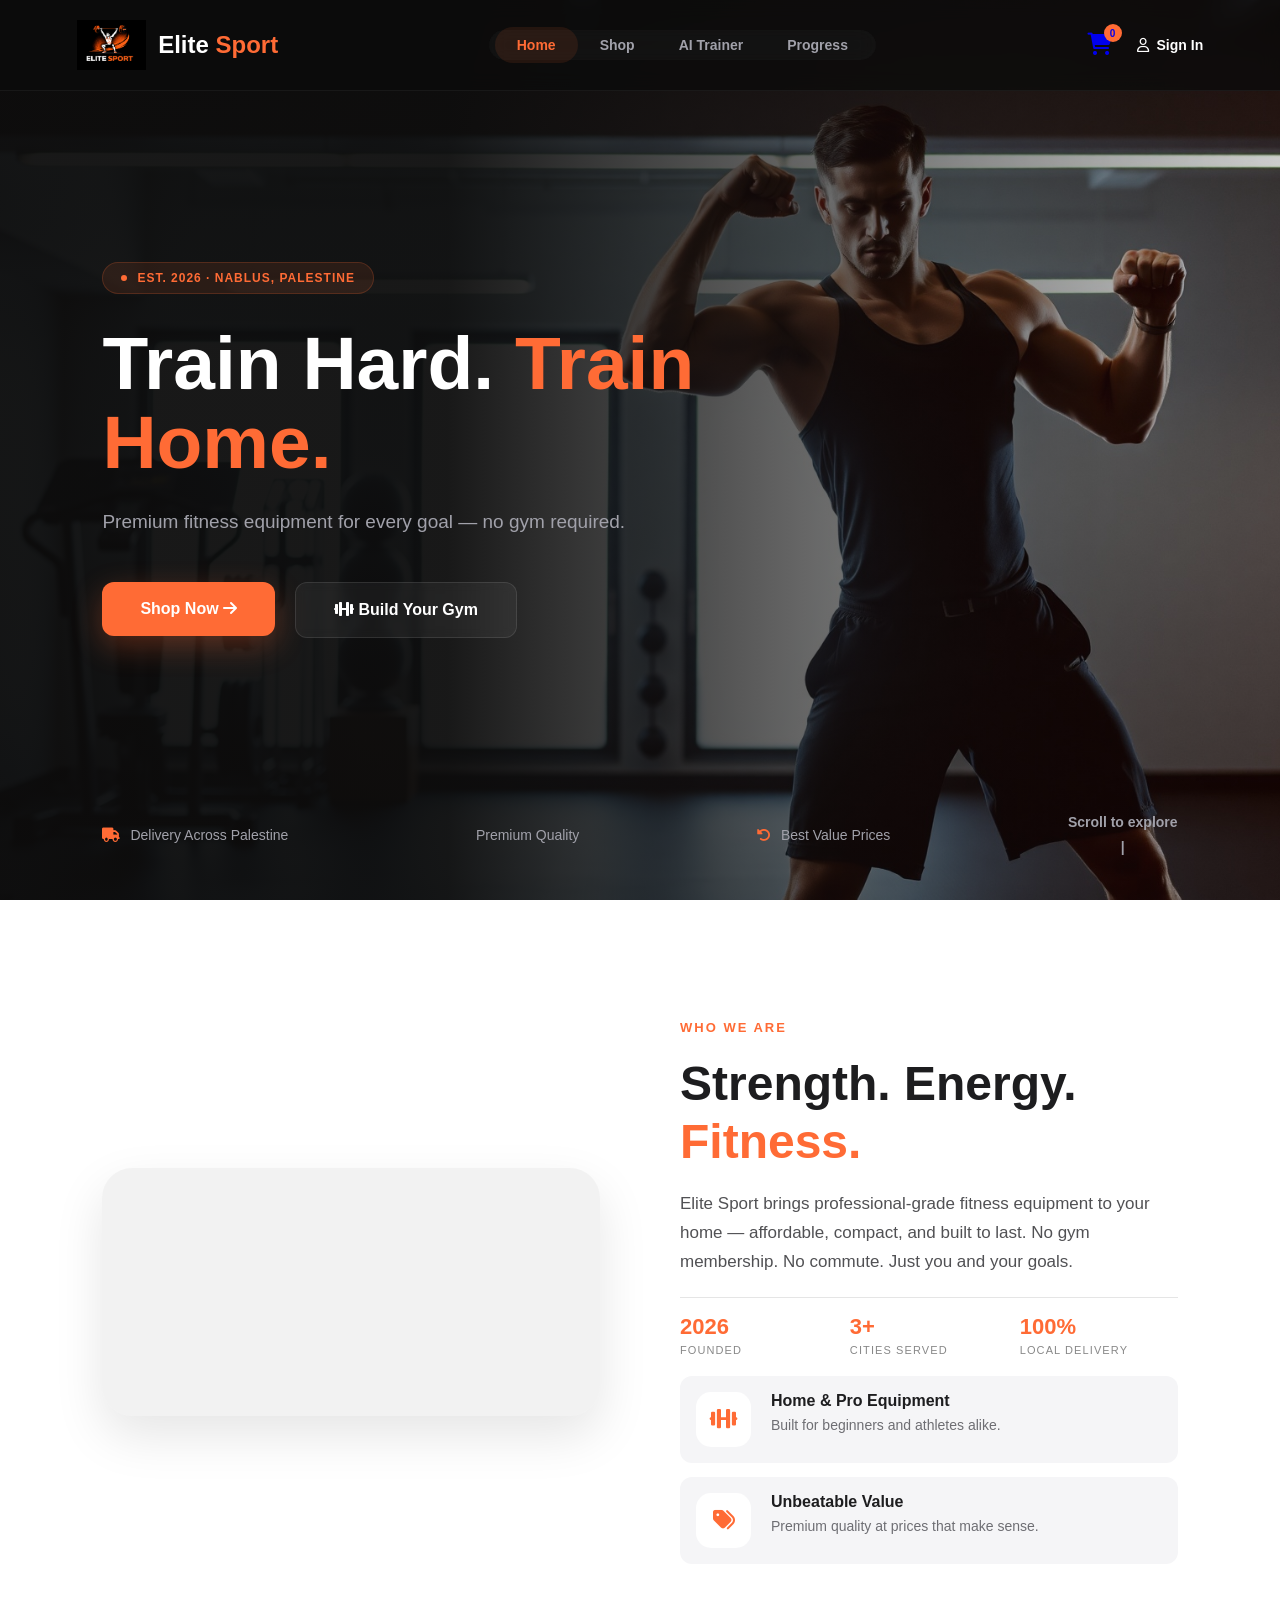
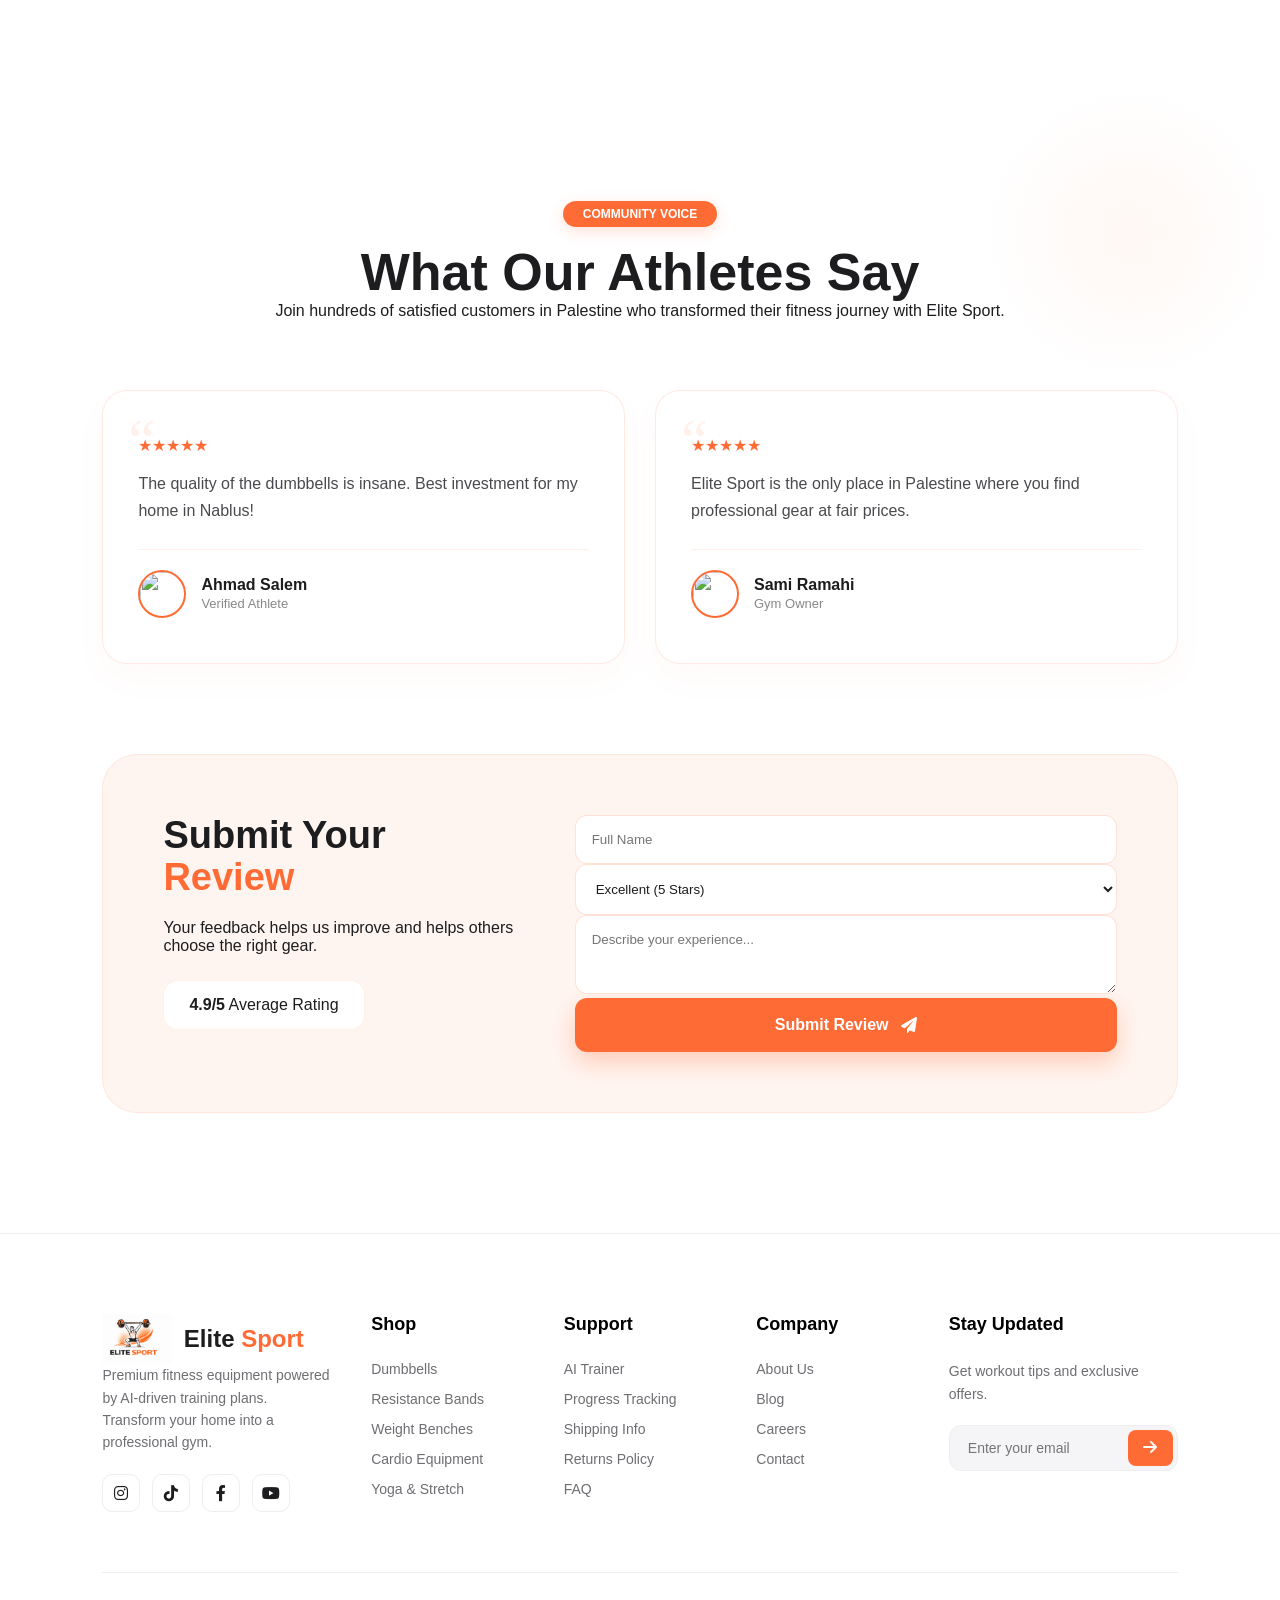
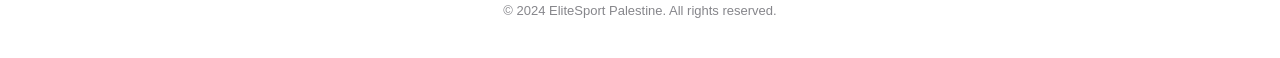
==== index.html @ 98698582 "first commit" ====
<!DOCTYPE html>
<html lang="en" dir="ltr">
<head>
    <meta charset="UTF-8">
    <meta name="viewport" content="width=device-width, initial-scale=1.0">
    <title>EliteSport - Home Gym</title>
    <link rel="stylesheet" href="style.css">
    <link rel="stylesheet" href="https://cdnjs.cloudflare.com/ajax/libs/font-awesome/6.0.0/css/all.min.css">
</head>
<body>

    <header id="main-header">
        <nav class="navbar">
             <a href="index.html" class="logo">
            <img src="img/logo2.png" alt="Elite Sport Logo">
            <span class="logo-text">Elite <span>Sport</span></span>
        </a>
     
            <ul class="nav-links">
                <li><a href="#" class="active">Home</a></li>
                <li><a href="shop.html">Shop</a></li>
           
                <li><a href="#">AI Trainer</a></li>
                <li><a href="#">Progress</a></li>
            </ul>
           <div class="nav-icons">
    <!-- أيقونة السلة -->
    <a href="cart.html" class="cart-icon">
        <i class="fa-solid fa-cart-shopping"></i>
        <span class="badge" id="cart-count">0</span>
    </a>

    <!-- المنطقة التي ستتغير (دخول أو بروفايل) -->
    <div id="user-auth-area">
        <a href="signin.html" class="user-link-item">
            <i class="fa-regular fa-user"></i>
            <span>Sign In</span>
        </a>
    </div>
</div>
            <!-- <div class="nav-icons">
                <a href="cart.html" class="cart-icon">
    <i class="fa-solid fa-cart-shopping"></i>
    <span class="badge" id="cart-count">0</span>
</a>
                    <a href="signin.html" id="user-link" style="text-decoration: none; color: inherit;">
        <div class="user-icon">
            <i class="fa-regular fa-user"></i>
            <span id="user-name-text">Sign In</span>
        </div>
    </a>
            </div> -->
        </nav>
    </header>

    <main class="hero-section">
        <div class="hero-content">
            <div class="badge-ai">
                <span class="dot"></span> EST. 2026 · NABLUS, PALESTINE
            </div>
            <h1>Train Hard. <span class="highlight">Train Home.</span></h1>
            <p>Premium fitness equipment for every goal — no gym required.</p>

            <div class="cta-buttons">
            <a href="shop.html" style="text-decoration: none;">
    <button class="btn-primary">Shop Now <i class="fa-solid fa-arrow-right"></i></button>
</a>
                <button class="btn-secondary"><i class="fa-solid fa-dumbbell"></i> Build Your Gym</button>
            </div>
        </div>

        <div class="hero-footer">
            <div class="feature"><i class="fa-solid fa-truck"></i> Delivery Across Palestine</div>
            <div class="feature"><i class="fa-solid fa-shield-check"></i> Premium Quality</div>
            <div class="feature"><i class="fa-solid fa-rotate-left"></i> Best Value Prices</div>
            <div class="scroll-down">Scroll to explore <br> <span>|</span></div>
        </div>
    </main>

    <!-- About Us Section -->   
    <section class="about-section">
        <div class="container">
            <div class="about-grid">

                <div class="about-video-container">
                    <div class="video-wrapper">
                        <video autoplay muted loop playsinline class="about-video">
    <source src="video/Video Project 7.mp4" type="video/mp4">
</video>
                        <div class="video-overlay"></div>
                     
                    </div>
                </div>

              
      <div class="about-text">
        <span class="sub-title">WHO WE ARE</span>
        <h2>Strength. Energy. <span class="orange-text">Fitness.</span></h2>
        <p>Elite Sport brings professional-grade fitness equipment to your home — affordable, compact, and built to last. No gym membership. No commute. Just you and your goals.</p>
 
        <div class="about-stats">
          <div class="stat-item">
            <span class="stat-num">2026</span>
            <span class="stat-label">Founded</span>
          </div>
          <div class="stat-item">
            <span class="stat-num">3+</span>
            <span class="stat-label">Cities Served</span>
          </div>
          <div class="stat-item">
            <span class="stat-num">100%</span>
            <span class="stat-label">Local Delivery</span>
          </div>
        </div>
 
        <div class="about-features">
          <div class="feature-item">
            <div class="f-icon"><i class="fa-solid fa-dumbbell"></i></div>
            <div>
              <h4>Home & Pro Equipment</h4>
              <p>Built for beginners and athletes alike.</p>
            </div>
          </div>
          <div class="feature-item">
            <div class="f-icon"><i class="fa-solid fa-tags"></i></div>
            <div>
              <h4>Unbeatable Value</h4>
              <p>Premium quality at prices that make sense.</p>
            </div>
          </div>
        </div>
      </div>

            </div>
        </div>
    </section>

    <!-- Feedback Section -->

<section class="wow-feedback">
    <div class="bg-blobs">
        <div class="blob"></div>
        <div class="blob"></div>
    </div>
    
    <div class="container">
        <div class="feedback-header">
            <span class="badge-new">COMMUNITY VOICE</span>
            <h2>What Our <span class="gradient-text">Athletes Say</span></h2>
            <p>Join hundreds of satisfied customers in Palestine who transformed their fitness journey with Elite Sport.</p>
        </div>

        <!-- عرض البطاقات بتصميم Floating -->
        <div class="cards-container" id="feedback-list">
            <div class="wow-card">
                <div class="card-quote">“</div>
                <div class="stars">★★★★★</div>
                <p>The quality of the dumbbells is insane. Best investment for my home in Nablus!</p>
                <div class="user-meta">
                    <img src="https://ui-avatars.com/api/?name=Ahmad+S&background=ff6b35&color=fff" alt="">
                    <div>
                        <h4>Ahmad Salem</h4>
                        <span>Verified Athlete</span>
                    </div>
                </div>
            </div>

            <div class="wow-card">
                <div class="card-quote">“</div>
                <div class="stars">★★★★★</div>
                <p>Elite Sport is the only place in Palestine where you find professional gear at fair prices.</p>
                <div class="user-meta">
                    <img src="https://ui-avatars.com/api/?name=Sami+R&background=ff6b35&color=fff" alt="">
                    <div>
                        <h4>Sami Ramahi</h4>
                        <span>Gym Owner</span>
                    </div>
                </div>
            </div>
        </div>

        <!-- فورم الإضافة بتصميم Dashboard -->
        <div class="form-wrapper">
            <div class="form-info">
                <h3>Submit Your <br> <span class="orange-text">Review</span></h3>
                <p>Your feedback helps us improve and helps others choose the right gear.</p>
                <div class="rating-stat">
                    <strong>4.9/5</strong>
                    <span>Average Rating</span>
                </div>
            </div>
            
            <form id="feedback-form" class="modern-form">
                <div class="form-row">
                    <div class="input-box">
                        <input type="text" id="user-name" placeholder="Full Name" required>
                    </div>
                    <div class="input-box">
                        <select id="user-rating">
                            <option value="5">Excellent (5 Stars)</option>
                            <option value="4">Good (4 Stars)</option>
                            <option value="3">Average (3 Stars)</option>
                        </select>
                    </div>
                </div>
                <div class="input-box">
                    <textarea id="user-message" placeholder="Describe your experience..." rows="3" required></textarea>
                </div>
                <button type="submit" class="submit-wow-btn">
                    <span class="Review">Submit Review</span>
                    <i class="fa-solid fa-paper-plane"></i>
                </button>
            </form>
        </div>
    </div>
</section>

<!-- Main Footer -->
<footer class="main-footer">
    <div class="footer-container">
        <!-- العمود الأول: اللوجو والوصف -->
        <div class="footer-col brand-col">
            <a href="index.html" class="logo">
                <img src="img/logo.png" alt="Elite Sport Logo">
                <span class="logo-text">Elite <span>Sport</span></span>
            </a>
            <p>Premium fitness equipment powered by AI-driven training plans. Transform your home into a professional gym.</p>
            <div class="social-links">
                <a href="https://instagram.com" target="_blank"><i class="fa-brands fa-instagram"></i></a>
                <a href="https://tiktok.com" target="_blank"><i class="fa-brands fa-tiktok"></i></a>
                <a href="https://facebook.com" target="_blank"><i class="fa-brands fa-facebook-f"></i></a>
                <a href="https://youtube.com" target="_blank"><i class="fa-brands fa-youtube"></i></a>
            </div>
        </div>

        <!-- العمود الثاني: Shop (تم ربطها بباراميتر الفلتر) -->
        <div class="footer-col">
    <h4>Shop</h4>
    <ul id="footer-shop-links">
        <!-- أضفنا data-filter لترتبط مع كود الجافا سكربت -->
        <li><a href="shop.html?filter=strength" data-filter="strength">Dumbbells</a></li>
        <li><a href="shop.html?filter=resistance" data-filter="resistance">Resistance Bands</a></li>
        <li><a href="shop.html?filter=strength" data-filter="strength">Weight Benches</a></li>
        <li><a href="shop.html?filter=cardio" data-filter="cardio">Cardio Equipment</a></li>
        <li><a href="shop.html?filter=yoga" data-filter="yoga">Yoga & Stretch</a></li>
    </ul>
</div>

        <!-- العمود الثالث: Support -->
        <div class="footer-col">
            <h4>Support</h4>
            <ul>
                <li><a href="shop.html" onclick="startSmartAI()">AI Trainer</a></li>
                <li><a href="#">Progress Tracking</a></li>
                <li><a href="#">Shipping Info</a></li>
                <li><a href="#">Returns Policy</a></li>
                <li><a href="#">FAQ</a></li>
            </ul>
        </div>

        <!-- العمود الرابع: Company -->
        <div class="footer-col">
            <h4>Company</h4>
            <ul>
                <!-- تم ربطها بالـ ID الخاص بقسم أباوت في الصفحة الرئيسية -->
                <li><a href="index.html#about-section">About Us</a></li>
                <li><a href="#">Blog</a></li>
                <li><a href="#">Careers</a></li>
                <li><a href="index.html#feedback-section">Contact</a></li>
            </ul>
        </div>

        <!-- العمود الخامس: Newsletter -->
        <div class="footer-col newsletter-col">
            <h4>Stay Updated</h4>
            <p>Get workout tips and exclusive offers.</p>
            <form class="newsletter-form">
                <input type="email" placeholder="Enter your email" required>
                <button type="submit"><i class="fa-solid fa-arrow-right"></i></button>
            </form>
        </div>
    </div>
    
    <div class="footer-bottom">
        <p>&copy; 2024 EliteSport Palestine. All rights reserved.</p>
    </div>
</footer>
    <script src="script.js"></script>
</body>
</html>
---- style.css ----
/* ===== VARIABLES ===== */
:root {
    --primary: #ff6b35;
    --primary-orange: #ff6b35;
    --bg-dark: #0c0c0c;
    --bg-card: #161616;
    --text-white: #ffffff;
    --text-muted: #a1a1aa;
}

/* ===== RESET ===== */
* {
    margin: 0;
    padding: 0;
    box-sizing: border-box;
    font-family: 'Segoe UI', Roboto, Helvetica, Arial, sans-serif;
}

body {
    background-color: var(--bg-dark);
    color: var(--text-white);
    overflow-x: hidden;
}

/* ===== HEADER ===== */
header {
    position: fixed;
    top: 0;
    left: 0;
    width: 100%;
    z-index: 10000;
    padding: 20px 6%;
    transition: all 0.4s ease;
    background-color: rgba(12, 12, 12, 0.8);
    backdrop-filter: blur(10px);
    border-bottom: 1px solid rgba(255, 255, 255, 0.05);
}

header.scrolled {
    background-color: #ffffff !important;
    padding: 10px 6%;
    box-shadow: 0 4px 20px rgba(0, 0, 0, 0.1);
}

header.scrolled .nav-links a,
header.scrolled .user-icon,
header.scrolled .nav-icons { color: #1d1d1f !important; }

header.scrolled .logo-text { color: #1d1d1f !important; }
header.scrolled .logo-text span { color: var(--primary-orange) !important; }
header.scrolled .nav-links { background: rgba(0, 0, 0, 0.05); }

/* ===== NAVBAR ===== */
.navbar {
    display: flex;
    justify-content: space-between;
    align-items: center;
}

.logo {
    display: flex;
    align-items: center;
    gap: 12px;
    text-decoration: none;
    transition: transform 0.2s ease;
    cursor: pointer;
}

.logo:hover { transform: scale(1.02); }

.logo img {
    height: 50px;
    width: auto;
    display: block;
    object-fit: contain;
}

.logo-text {
    font-size: 24px;
    font-weight: 800;
    color: #ffffff;
    text-decoration: none;
}

.logo-text span { color: var(--primary-orange); }

/* إخفاء العناصر القديمة */
.bolt-icon { display: none; }

.nav-links {
    display: flex;
    list-style: none;
    background: rgba(255, 255, 255, 0.03);
    padding: 6px;
    border-radius: 50px;
    backdrop-filter: blur(10px);
}

.nav-links a {
    text-decoration: none;
    color: var(--text-muted);
    font-size: 14px;
    padding: 10px 22px;
    border-radius: 30px;
    transition: 0.3s;
    font-weight: 600;
}

.nav-links a.active,
.nav-links a:hover {
    background: rgba(255, 107, 53, 0.1);
    color: var(--primary);
}

.nav-icons {
    display: flex;
    align-items: center;
    gap: 25px;
}

.cart-icon {
    position: relative;
    font-size: 22px;
    cursor: pointer;
}

.cart-icon .badge {
    position: absolute;
    top: -8px;
    right: -10px;
    background: var(--primary);
    font-size: 10px;
    width: 18px;
    height: 18px;
    border-radius: 50%;
    display: flex;
    align-items: center;
    justify-content: center;
    font-weight: bold;
}

.user-icon {
    display: flex;
    align-items: center;
    gap: 10px;
    font-weight: 600;
    cursor: pointer;
}

/* ===== HERO ===== */
.hero-section {
    height: 100vh;
    width: 100%;
    background: linear-gradient(to right, rgba(12, 12, 12, 0.95) 35%, rgba(12, 12, 12, 0.2) 100%),
                url('img/gym.jpg');
    background-size: cover;
    background-position: center;
    display: flex;
    flex-direction: column;
    justify-content: center;
    padding: 0 8%;
}

.hero-content { max-width: 750px; }

.badge-ai {
    display: inline-flex;
    align-items: center;
    gap: 10px;
    background: rgba(255, 107, 53, 0.1);
    border: 1px solid rgba(255, 107, 53, 0.2);
    padding: 8px 18px;
    border-radius: 30px;
    color: var(--primary);
    font-size: 12px;
    font-weight: 800;
    margin-bottom: 30px;
    letter-spacing: 1px;
}

.dot {
    width: 6px;
    height: 6px;
    background: var(--primary);
    border-radius: 50%;
}

h1 {
    font-size: 75px;
    line-height: 1.05;
    font-weight: 900;
    margin-bottom: 25px;
}

.highlight { color: var(--primary); }

.hero-content p {
    color: var(--text-muted);
    font-size: 19px;
    line-height: 1.6;
    margin-bottom: 45px;
}

.cta-buttons {
    display: flex;
    gap: 20px;
}

button {
    padding: 18px 38px;
    border-radius: 12px;
    font-weight: 800;
    font-size: 16px;
    cursor: pointer;
    transition: 0.3s;
    border: none;
}

.btn-primary {
    background: var(--primary);
    color: white;
    box-shadow: 0 10px 30px rgba(255, 107, 53, 0.3);
}

.btn-primary:hover {
    transform: translateY(-5px);
    background: #e55a2b;
}

.btn-secondary {
    background: rgba(255, 255, 255, 0.05);
    color: white;
    border: 1px solid rgba(255, 255, 255, 0.1);
    backdrop-filter: blur(5px);
}

.btn-secondary:hover { background: rgba(255, 255, 255, 0.1); }

.hero-footer {
    position: absolute;
    bottom: 40px;
    width: 84%;
    display: flex;
    justify-content: space-between;
    align-items: center;
    color: var(--text-muted);
    font-size: 14px;
}

.hero-footer .feature {
    display: inline-flex;
    align-items: center;
    margin-right: 30px;
}

.feature i {
    color: var(--primary);
    margin-right: 10px;
}

.scroll-down {
    text-align: center;
    font-weight: 600;
    line-height: 1.8;
}

/* ===== ABOUT ===== */
.about-section {
    padding: 120px 8%;
    background-color: #ffffff;
    color: #1d1d1f;
}

.about-grid {
    display: grid;
    grid-template-columns: 1fr 1fr;
    gap: 80px;
    align-items: center;
}

.video-wrapper {
    position: relative;
    border-radius: 30px;
    overflow: hidden;
    box-shadow: 0 20px 50px rgba(0, 0, 0, 0.1);
}

.about-video {
    width: 100%;
    display: block;
}

.video-overlay {
    position: absolute;
    top: 0; left: 0; width: 100%; height: 100%;
    background: rgba(0, 0, 0, 0.05);
}

.play-btn {
    position: absolute;
    bottom: 20px;
    left: 20px;
    width: 44px;
    height: 44px;
    border-radius: 50%;
    background: rgba(255, 255, 255, 0.15);
    backdrop-filter: blur(6px);
    border: 1px solid rgba(255, 255, 255, 0.3);
    display: flex;
    align-items: center;
    justify-content: center;
    cursor: pointer;
    color: #fff;
    font-size: 16px;
}

.about-text {
    display: flex;
    flex-direction: column;
    gap: 20px;
}

.sub-title {
    color: var(--primary);
    font-weight: 800;
    letter-spacing: 2px;
    font-size: 13px;
    display: block;
}

.about-text h2 {
    font-size: 48px;
    font-weight: 900;
    line-height: 1.2;
    color: #1d1d1f;
}

.orange-text { color: var(--primary-orange); }

.about-text > p {
    color: #515154;
    font-size: 17px;
    line-height: 1.7;
}

.about-stats {
    display: grid;
    grid-template-columns: repeat(3, 1fr);
    gap: 12px;
    padding-top: 16px;
    border-top: 1px solid #e5e5e5;
}

.stat-item {
    display: flex;
    flex-direction: column;
    gap: 4px;
}

.stat-num {
    font-size: 22px;
    font-weight: 600;
    color: var(--primary-orange);
}

.stat-label {
    font-size: 11px;
    font-weight: 500;
    color: #888;
    text-transform: uppercase;
    letter-spacing: 0.1em;
}

.about-features { display: flex; flex-direction: column; gap: 14px; }

.feature-item {
    display: flex;
    gap: 20px;
    align-items: flex-start;
    padding: 16px;
    background: #f5f5f7;
    border-radius: 12px;
}

.f-icon {
    width: 55px;
    height: 55px;
    background: #fff;
    color: var(--primary);
    border-radius: 15px;
    display: flex;
    align-items: center;
    justify-content: center;
    font-size: 22px;
    flex-shrink: 0;
}

.feature-item h4 {
    font-size: 16px;
    margin-bottom: 5px;
    color: #1d1d1f;
}

.feature-item p {
    color: #6e6e73;
    font-size: 14px;
    line-height: 1.5;
}

/* ===== FEEDBACK ===== */
.wow-feedback {
    padding: 120px 8%;
    background-color: #ffffff;
    position: relative;
}

.wow-feedback::before {
    content: '';
    position: absolute;
    top: 0; right: 0;
    width: 300px; height: 300px;
    background: radial-gradient(circle, rgba(255, 107, 53, 0.05) 0%, transparent 70%);
    z-index: 0;
}

.feedback-header {
    text-align: center;
    margin-bottom: 70px;
    position: relative;
    z-index: 1;
}

.badge-new {
    background: var(--primary-orange);
    color: #fff;
    padding: 6px 20px;
    border-radius: 50px;
    font-size: 12px;
    font-weight: 800;
    box-shadow: 0 4px 15px rgba(255, 107, 53, 0.2);
}

.feedback-header h2 {
    font-size: 52px;
    font-weight: 900;
    color: #1d1d1f;
    margin-top: 20px;
}

.feedback-header p { color: #1d1d1f; }

.cards-container {
    display: grid;
    grid-template-columns: repeat(auto-fit, minmax(320px, 1fr));
    gap: 30px;
    margin-bottom: 90px;
    position: relative;
    z-index: 1;
}

.wow-card {
    background: #ffffff;
    padding: 45px 35px;
    border-radius: 25px;
    border: 1px solid rgba(255, 107, 53, 0.15);
    position: relative;
    transition: all 0.4s ease;
    box-shadow: 0 15px 35px rgba(255, 107, 53, 0.03);
}

.wow-card:hover {
    transform: translateY(-10px);
    border-color: var(--primary-orange);
    box-shadow: 0 25px 50px rgba(255, 107, 53, 0.12);
}

.card-quote {
    position: absolute;
    top: 15px; left: 25px;
    font-size: 60px;
    color: rgba(255, 107, 53, 0.1);
    font-family: serif;
}

.stars {
    color: var(--primary-orange);
    font-size: 16px;
    margin-bottom: 15px;
}

.wow-card p {
    color: #4a4a4e;
    font-size: 16px;
    line-height: 1.7;
    margin-bottom: 25px;
}

.user-meta {
    display: flex;
    align-items: center;
    gap: 15px;
    padding-top: 20px;
    border-top: 1px solid rgba(255, 107, 53, 0.1);
}

.user-meta img {
    width: 48px; height: 48px;
    border-radius: 50%;
    border: 2px solid var(--primary-orange);
}

.user-meta h4 { font-size: 16px; color: #1d1d1f; font-weight: 700; }
.user-meta span { font-size: 13px; color: #888; }

.form-wrapper {
    background: #fff5f0;
    border-radius: 35px;
    padding: 60px;
    display: grid;
    grid-template-columns: 0.8fr 1.2fr;
    gap: 50px;
    border: 1px solid rgba(255, 107, 53, 0.1);
}

.form-info p,
.rating-stat { color: #1d1d1f; }

.form-info h3 {
    color: #1d1d1f;
    font-size: 38px;
    line-height: 1.1;
    margin-bottom: 20px;
}

.rating-stat {
    margin-top: 25px;
    background: white;
    padding: 15px 25px;
    border-radius: 15px;
    display: inline-block;
    border: 1px solid rgba(255, 107, 53, 0.1);
}

.modern-form input,
.modern-form select,
.modern-form textarea {
    background: white;
    border: 1px solid rgba(255, 107, 53, 0.2);
    padding: 16px;
    border-radius: 12px;
    width: 100%;
    color: #1d1d1f;
    outline: none;
    transition: 0.3s;
}

.modern-form input:focus,
.modern-form textarea:focus {
    border-color: var(--primary-orange);
    box-shadow: 0 0 0 4px rgba(255, 107, 53, 0.1);
}

.submit-wow-btn {
    background: var(--primary-orange);
    color: white;
    border: none;
    width: 100%;
    padding: 18px;
    border-radius: 12px;
    font-weight: 800;
    font-size: 16px;
    cursor: pointer;
    box-shadow: 0 10px 25px rgba(255, 107, 53, 0.3);
    display: flex;
    justify-content: center;
    align-items: center;
    gap: 12px;
    transition: 0.3s;
}

.submit-wow-btn:hover {
    transform: translateY(-3px);
    box-shadow: 0 15px 35px rgba(255, 107, 53, 0.4);
}

/* ===== FOOTER ===== */
.main-footer {
    background-color: #ffffff;
    padding: 80px 8% 40px;
    border-top: 1px solid #eee;
    color: #1d1d1f;
}
.main-footer .logo-text{
    color: #1d1d1f;
}
.footer-container {
    display: grid;
    grid-template-columns: 1.5fr 1fr 1fr 1fr 1.5fr;
    gap: 40px;
    margin-bottom: 60px;
}

.footer-col h4 {
    font-size: 18px;
    font-weight: 700;
    margin-bottom: 25px;
    color: #000;
}

.footer-col p {
    color: #6e6e73;
    font-size: 14px;
    line-height: 1.6;
    margin-bottom: 20px;
}

.footer-col ul { list-style: none; }

.footer-col ul li { margin-bottom: 12px; }

.footer-col ul li a {
    text-decoration: none;
    color: #6e6e73;
    font-size: 14px;
    transition: 0.3s;
}

.footer-col ul li a:hover {
    color: var(--primary-orange);
    padding-left: 5px;
}

.social-links { display: flex; gap: 12px; }

.social-links a {
    width: 38px;
    height: 38px;
    border: 1px solid #eee;
    border-radius: 10px;
    display: flex;
    align-items: center;
    justify-content: center;
    color: #1d1d1f;
    text-decoration: none;
    transition: 0.3s;
}

.social-links a:hover {
    background-color: var(--primary-orange);
    color: #fff;
    border-color: var(--primary-orange);
    transform: translateY(-3px);
}

.newsletter-form {
    display: flex;
    position: relative;
    margin-top: 15px;
}

.newsletter-form input {
    width: 100%;
    padding: 14px 18px;
    border: 1px solid #eee;
    border-radius: 12px;
    background-color: #f5f5f7;
    outline: none;
    font-size: 14px;
}

.newsletter-form button {
    position: absolute;
    right: 5px;
    top: 5px;
    bottom: 5px;
    width: 45px;
    background-color: var(--primary-orange);
    color: white;
    border: none;
    border-radius: 8px;
    cursor: pointer;
    transition: 0.3s;
    padding: 0;
}

.newsletter-form button:hover { background-color: #e55a2b; }

.footer-bottom {
    padding-top: 30px;
    border-top: 1px solid #eee;
    text-align: center;
}

.footer-bottom p {
    color: #86868b;
    font-size: 13px;
}

 
/* ===== RESPONSIVE ===== */
@media (max-width: 1024px) {
    .footer-container { grid-template-columns: 1fr 1fr; }
    .brand-col, .newsletter-col { grid-column: span 2; }
    .about-grid { grid-template-columns: 1fr; gap: 40px; }
}

@media (max-width: 768px) {
    h1 { font-size: 48px; }
    .about-text h2 { font-size: 32px; }
    .feedback-header h2 { font-size: 36px; }
    .form-wrapper { grid-template-columns: 1fr; padding: 30px; }
}



.user-link-item {
    display: flex;
    align-items: center;
    gap: 8px;
    text-decoration: none;
    color: inherit; /* لكي يأخذ اللون الأبيض في الهيرو والأسود عند النزول */
    font-size: 14px;
    font-weight: 600;
    transition: 0.3s;
}

.profile-active:hover {
    transform: scale(1.05);
}
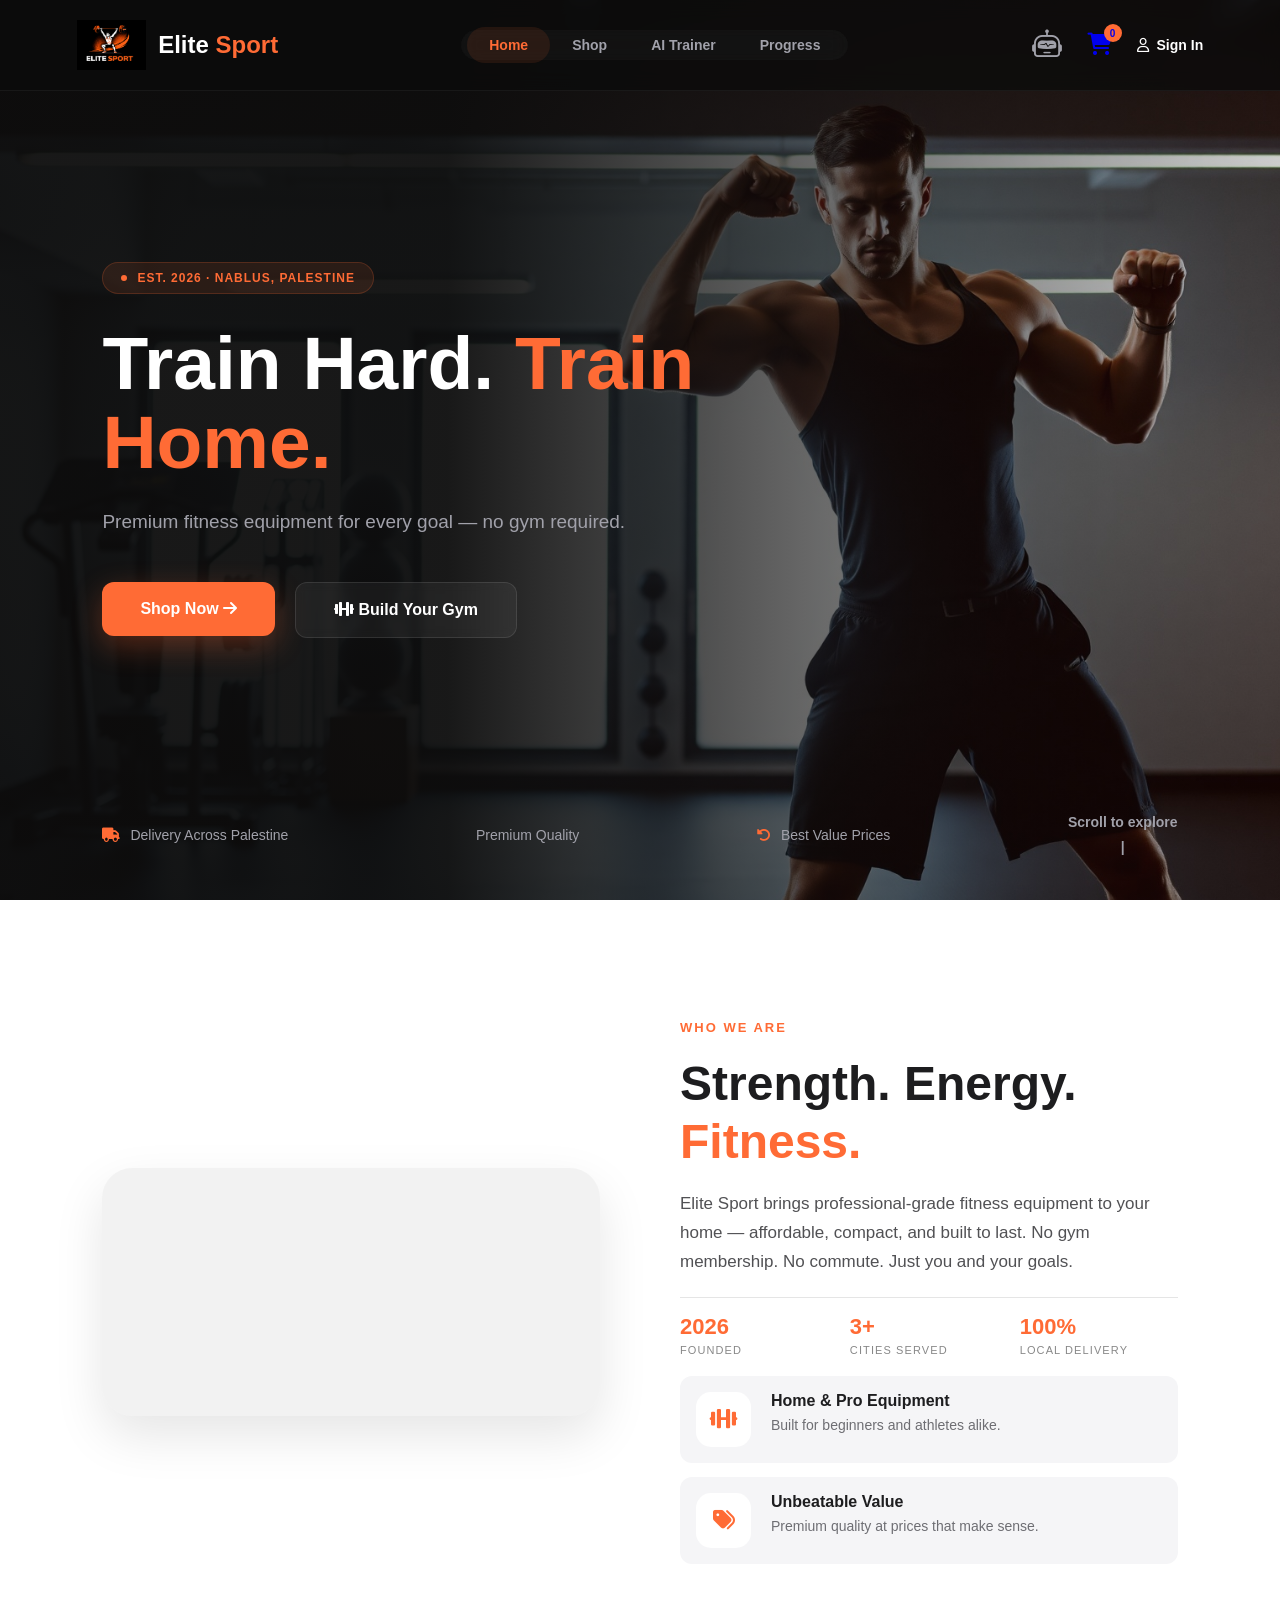
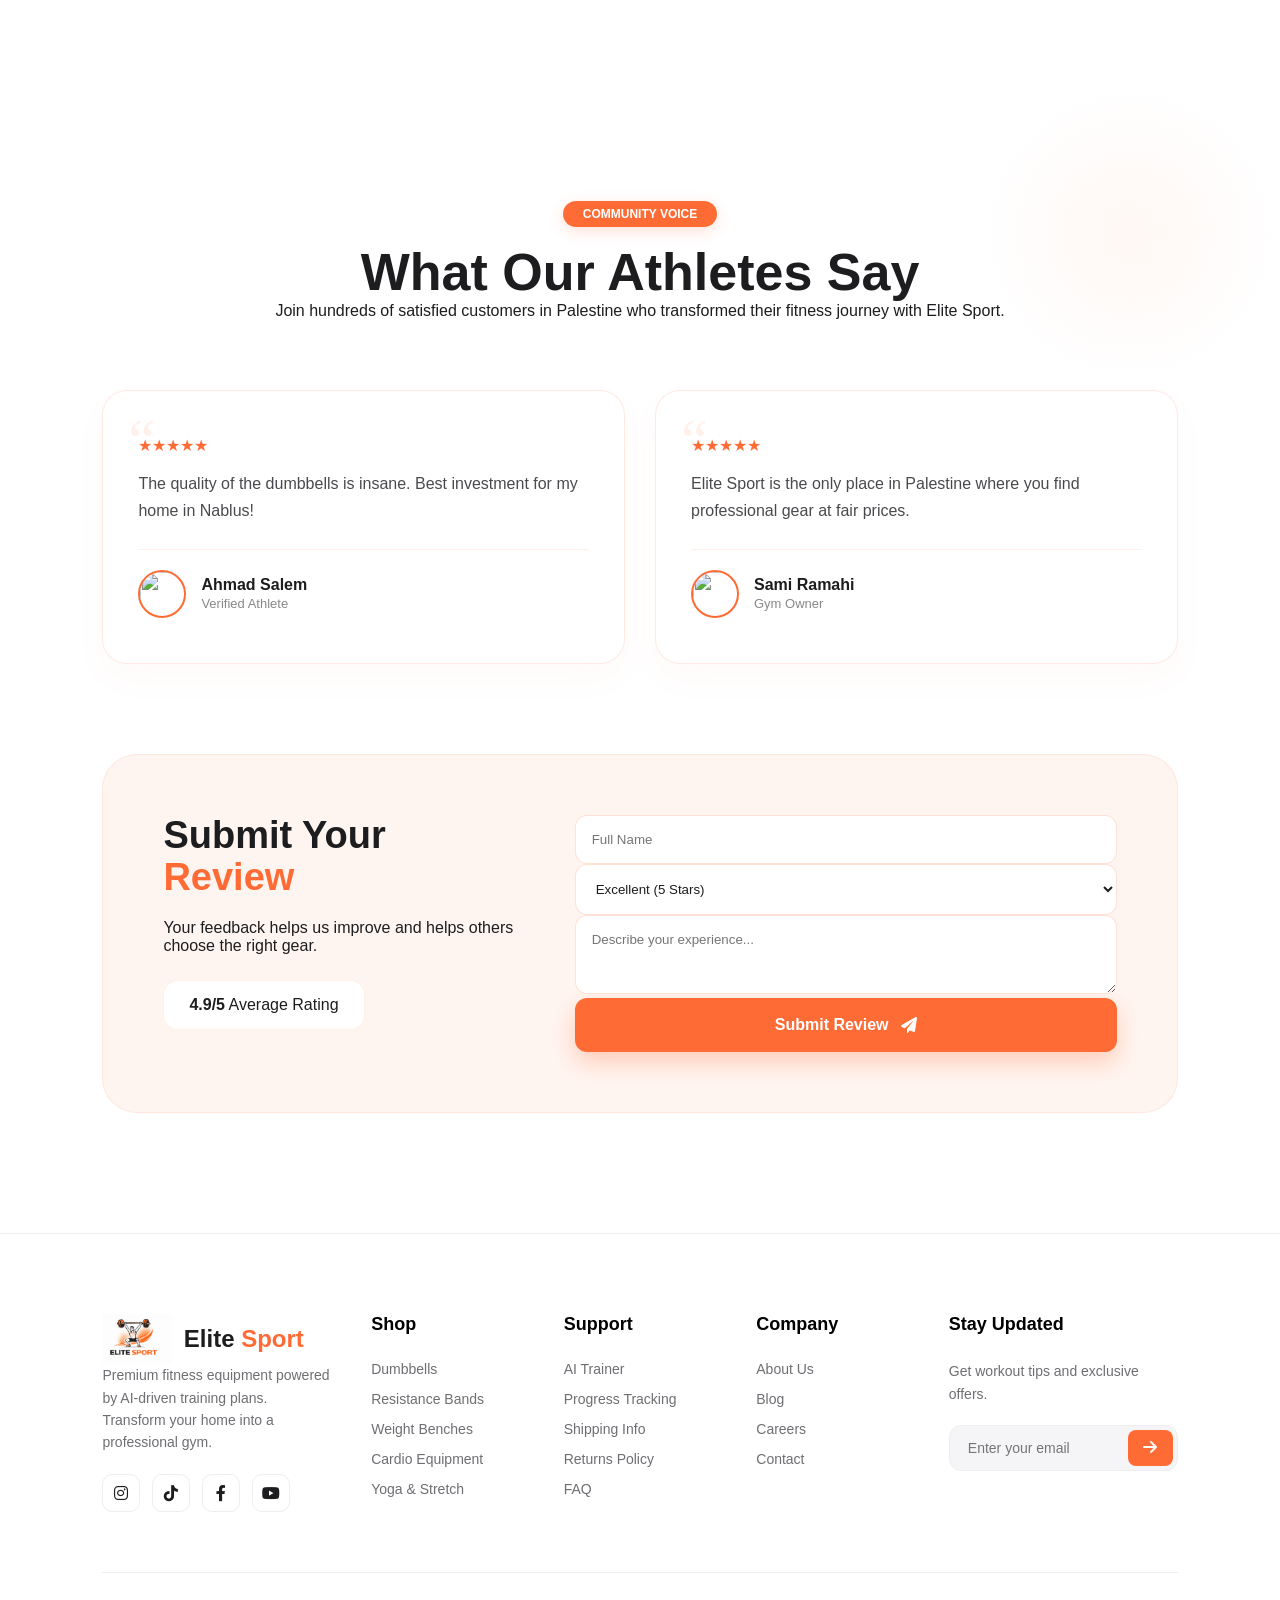
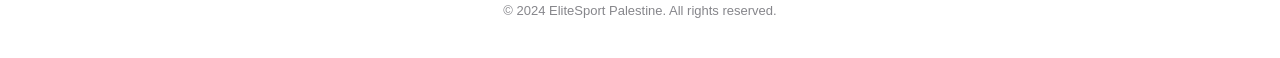
==== commit dbdbaf63: "Chatbot icon feature" ====
--- a/index.html
+++ b/index.html
@@ -5,6 +5,7 @@
     <meta name="viewport" content="width=device-width, initial-scale=1.0">
     <title>EliteSport - Home Gym</title>
     <link rel="stylesheet" href="style.css">
+    <link rel="stylesheet" href="https://cdn.jsdelivr.net/npm/bootstrap-icons@1.11.3/font/bootstrap-icons.min.css">
     <link rel="stylesheet" href="https://cdnjs.cloudflare.com/ajax/libs/font-awesome/6.0.0/css/all.min.css">
 </head>
 <body>
@@ -23,7 +24,12 @@
                 <li><a href="#">AI Trainer</a></li>
                 <li><a href="#">Progress</a></li>
             </ul>
-           <div class="nav-icons">
+          <div class="nav-icons">
+    <!-- أيقونة الروبوت -->
+    <a href="chatbot.html" class="robot-icon">
+        <i class="bi bi-robot"></i>
+    </a>
+
     <!-- أيقونة السلة -->
     <a href="cart.html" class="cart-icon">
         <i class="fa-solid fa-cart-shopping"></i>
@@ -37,6 +43,7 @@
             <span>Sign In</span>
         </a>
     </div>
+</div>
 </div>
             <!-- <div class="nav-icons">
                 <a href="cart.html" class="cart-icon">
--- a/style.css
+++ b/style.css
@@ -726,4 +726,16 @@
 
 .profile-active:hover {
     transform: scale(1.05);
+}
+
+.robot-icon {
+    font-size: 30px;
+    cursor: pointer;
+    color: var(--text-muted);
+    text-decoration: none;
+    transition: 0.3s;
+}
+
+.robot-icon:hover {
+    color: var(--primary);
 }
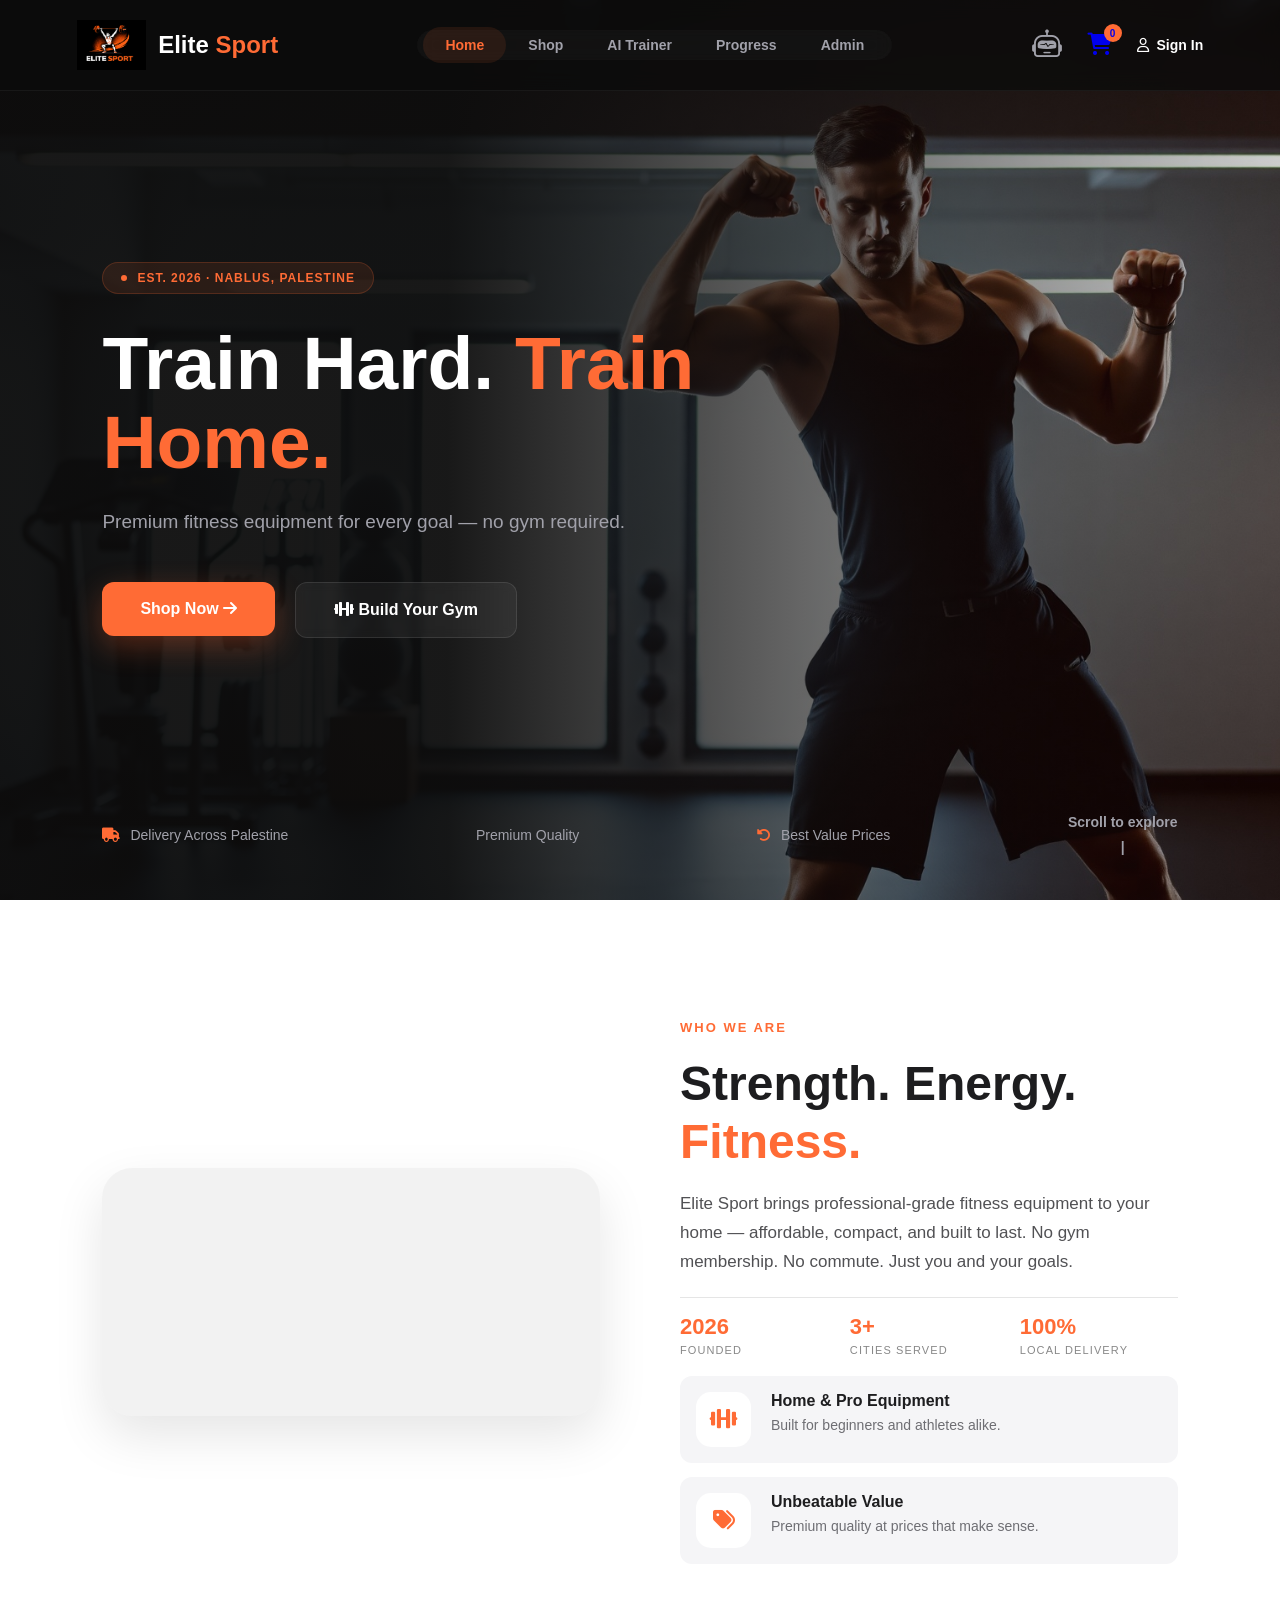
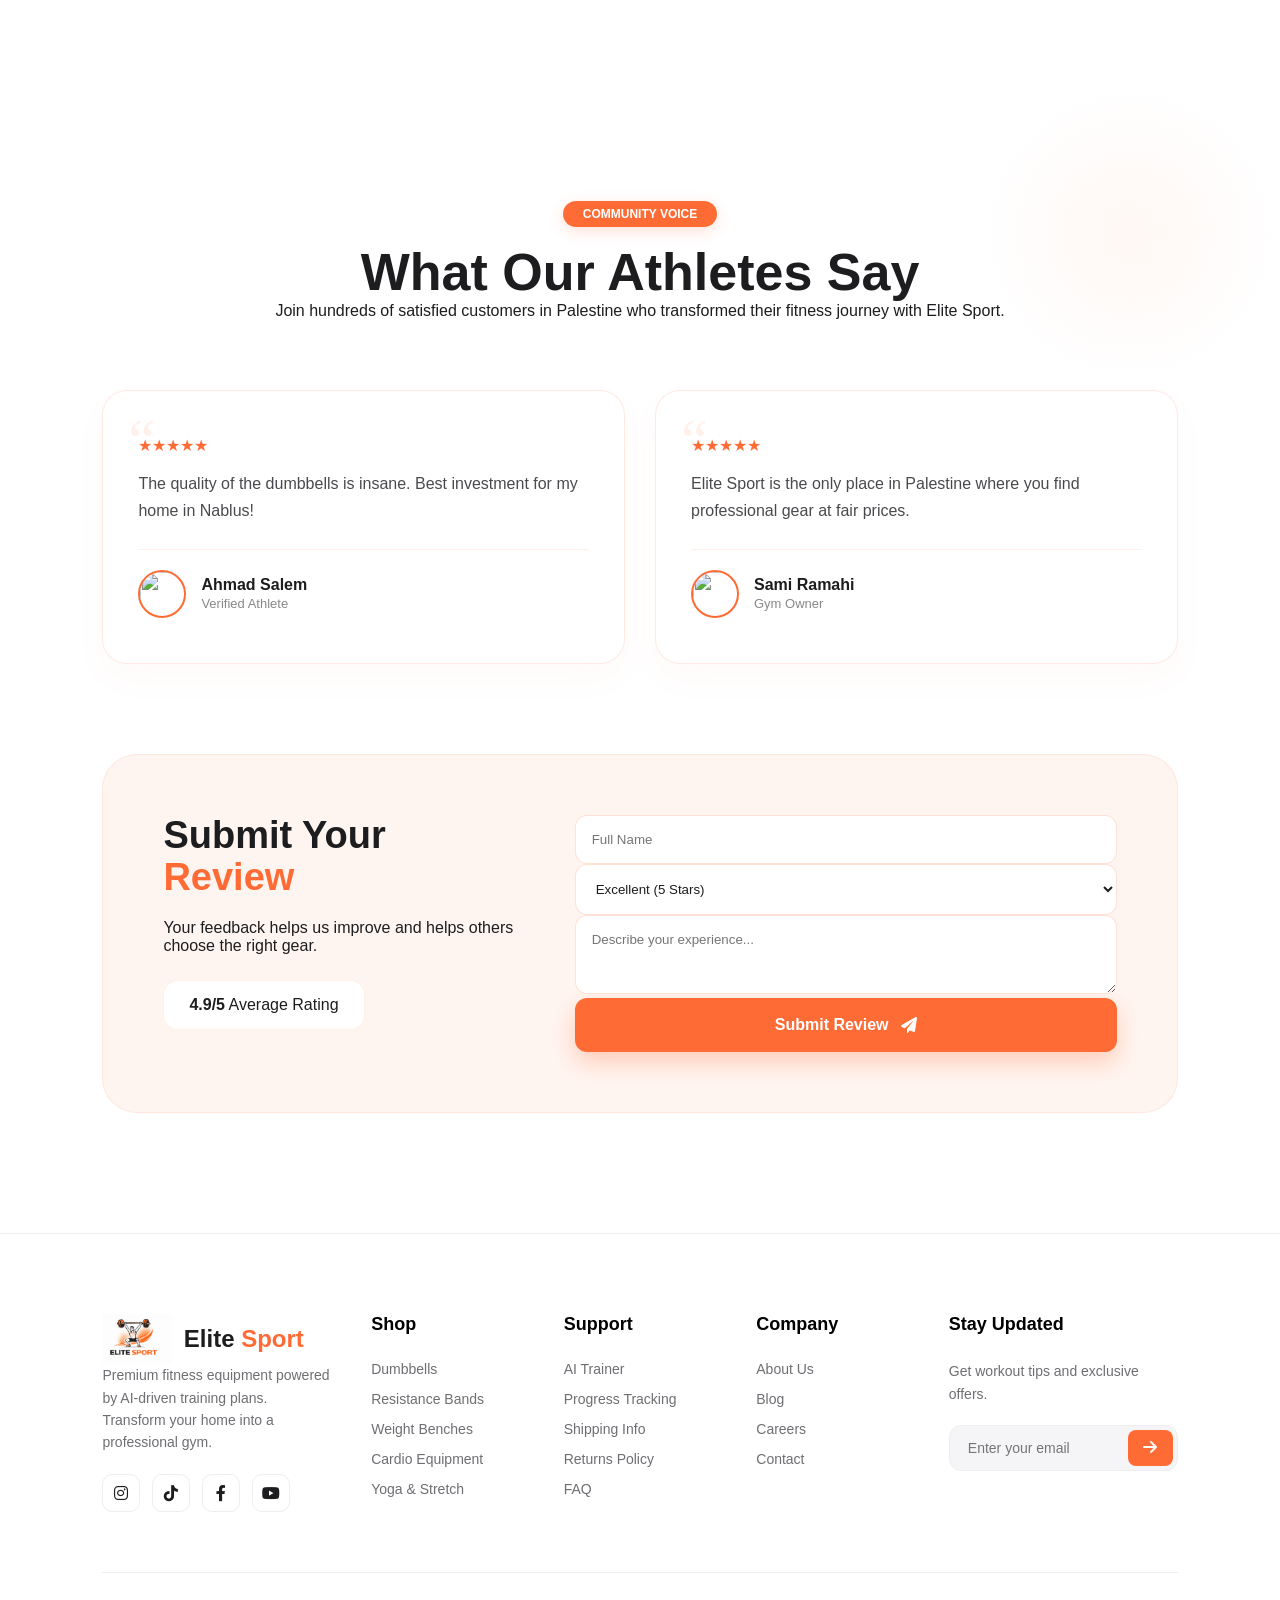
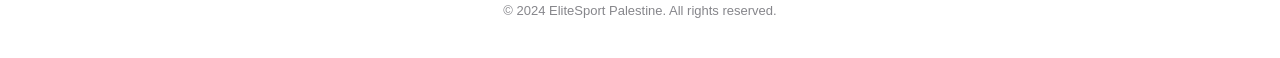
==== commit 901efaf4: "Updated admin icons" ====
--- a/index.html
+++ b/index.html
@@ -23,6 +23,8 @@
            
                 <li><a href="#">AI Trainer</a></li>
                 <li><a href="#">Progress</a></li>
+                <li><a href="admin.html">Admin</a></li>
+                
             </ul>
           <div class="nav-icons">
     <!-- أيقونة الروبوت -->
